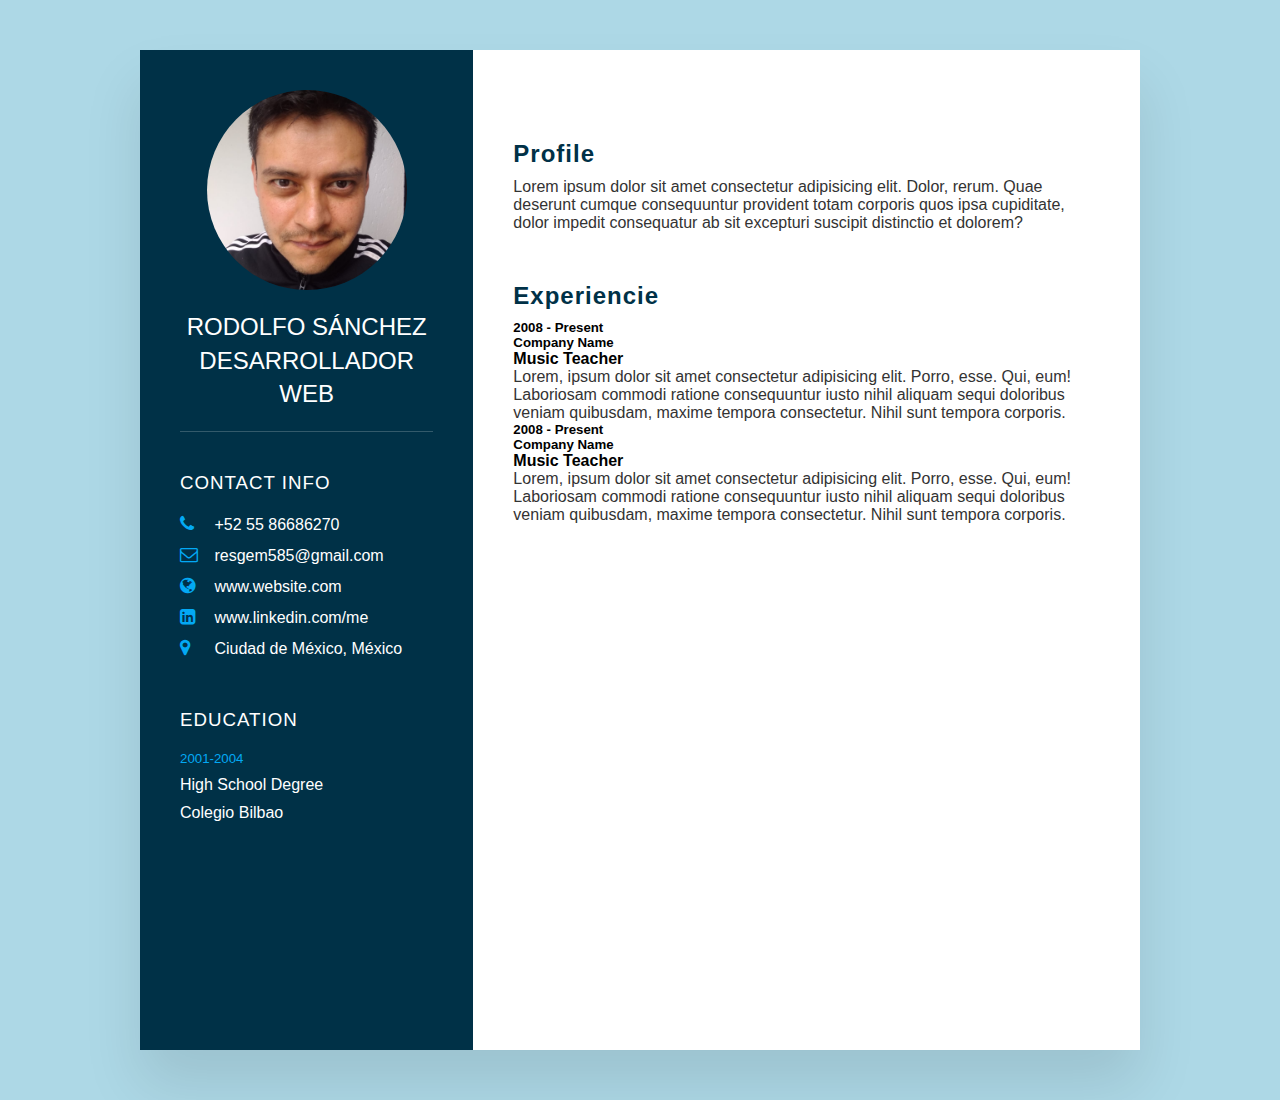
==== Intro_web/CV_Current/index.html @ 948ce5fb "first commit" ====
<!DOCTYPE html>
<html lang="es">
<head>
    <meta charset="UTF-8">
    <link rel="stylesheet" href="style.css">
    <link rel="stylesheet" href="https://cdnjs.cloudflare.com/ajax/libs/font-awesome/4.7.0/css/font-awesome.css" integrity="sha512-5A8nwdMOWrSz20fDsjczgUidUBR8liPYU+WymTZP1lmY9G6Oc7HlZv156XqnsgNUzTyMefFTcsFH/tnJE/+xBg==" crossorigin="anonymous" referrerpolicy="no-referrer" />
    <title>CV_Rodolfo</title>   
</head>
<body>
    <div class="container">
        <div class="left_side">
            <div class="profileText">
                <div class="imgBx">
                    <img src="./img/img.jpeg" width="200px" height="200px" alt="">
                </div>
                <h2>Rodolfo Sánchez<br><span>Desarrollador Web</span></h2>
            </div>
            <div class="contactInfo">
                <h3 class="title">Contact Info</h3>
                <ul>
                    <li>
                        <span class="icon"><i class="fa fa-phone" aria-hidden="true"></i></span>
                        <span class="text">+52 55 86686270</span>
                    </li> 
                    <li>
                        <span class="icon"><i class="fa fa-envelope-o" aria-hidden="true"></i></span>
                        <span class="text">resgem585@gmail.com</span>
                    </li> 
                    <li>
                        <span class="icon"><i class="fa fa-globe" aria-hidden="true"></i></span>
                        <span class="text">www.website.com</span>
                    </li>  <li>
                        <span class="icon"><i class="fa fa-linkedin-square" aria-hidden="true"></i></span>
                        <span class="text">www.linkedin.com/me</span>
                    </li> 
                    <li>
                        <span class="icon"><i class="fa fa-map-marker" aria-hidden="true"></i></span>
                        <span class="text">Ciudad de México, México</span>
                    </li> 
                </ul>
            </div>

            <div class="contactInfo education">
                <h3 class="title">Education</h3>
                <ul>
                    <li>
                        <h5>2001-2004</h5>
                        <h4>High School Degree</h4>
                        <h4>Colegio Bilbao</h4>
                    
                    </li> 
                </ul>
            </div>
        </div>
            
        <div class="right_side">
            <div class="about">
                <h2 class="title2">Profile</h2>
                <p>Lorem ipsum dolor sit amet consectetur adipisicing elit. Dolor, rerum. Quae deserunt cumque consequuntur provident totam corporis quos ipsa cupiditate, dolor impedit consequatur ab sit excepturi suscipit distinctio et dolorem?</p>
            </div>
            <div class="about">
                <h2 class="title2">Experiencie</h2>
                <div class="box">
                    <div class="year_company">
                        <h5>2008 - Present</h5>
                        <h5>Company Name</h5>
                        </div>
                    <div class="text">
                        <h4>Music Teacher</h4>
                        <p>Lorem, ipsum dolor sit amet consectetur adipisicing elit. Porro, esse. Qui, eum! Laboriosam commodi ratione consequuntur iusto nihil aliquam sequi doloribus veniam quibusdam, maxime tempora consectetur. Nihil sunt tempora corporis.</p>
                    </div>
                </div>

                <div class="box">
                    <div class="year_company">
                        <h5>2008 - Present</h5>
                        <h5>Company Name</h5>
                        </div>
                    <div class="text">
                        <h4>Music Teacher</h4>
                        <p>Lorem, ipsum dolor sit amet consectetur adipisicing elit. Porro, esse. Qui, eum! Laboriosam commodi ratione consequuntur iusto nihil aliquam sequi doloribus veniam quibusdam, maxime tempora consectetur. Nihil sunt tempora corporis.</p>
                    </div>
                </div>
                
            </div>

        </div>
    </div>
</body>
</html>
---- Intro_web/CV_Current/style.css ----
* { 
    margin: 0;
    padding: 0;
    box-sizing: border-box;
    font-family: Verdana, Geneva, Tahoma, sans-serif;


}
body {
    background-color: lightblue;
    display: flex;
    justify-content: center;
    align-items: center;
    min-height: 100vh;   
    
}

.container {
    position: relative;
    width: 100%;
    max-width: 1000px;
    min-height: 1000px;
    background-color: #fff;
    margin: 50px;
    display: grid;
    grid-template-columns: 1fr 2fr;
    box-shadow: 0 35px 55px rgba(0,0,0,0.1);
}

.container .left_side {

    position: relative;
    background-color: #003147;
    padding: 40px;
}

.container .right_side {
    position: relative;
    background-color: #fff;
    padding: 40px;

}

.profileText {
    position: relative;
    display: flex;
    flex-direction: column;
    align-items: center;
    padding-bottom: 20px;
    border-bottom: 1px solid rgba(255,255,255,0.2);

}

.profileText .imgBx {
    position: relative;
    width: 200px;
    height: 200px;
    border-radius: 50%;
    overflow: hidden;
}
.profileText .imgBx img {
    position: absolute;
    top: 0;
    left: 0;
    width: 100%;
    height: 100%;
    object-fit: cover;

}

.profileText h2 {
    color: #fff;
    font-size: 1.5em;
    margin-top: 20px;
    text-transform: uppercase;
    text-align: center;
    font-weight: 500;
    line-height: 1.4em;

}

.contactInfo {

    padding-top: 40px;
}

.title {
    color: #fff;
    text-transform: uppercase;
    font-weight: 400;
    letter-spacing: 1px;
    margin-bottom: 20px;
}

.contactInfo ul {
    position: relative;
   
}

.contactInfo ul li {
    position: relative;
    list-style: none;
    margin: 10px 0;
    cursor: pointer;
}

.contactInfo ul li .icon {
    display: inline-block;
    width: 30px;
    font-size: 18px;
    color: #03a9f4;
}

.contactInfo ul li span {
    color: #fff;
    font-weight: 200;
}

.contactInfo.education {
    margin-bottom: 10px;
}

.contactInfo.education h5 {
    color: #03a9f4;
    font-weight: 500;

}

.contactInfo.education h4:nth-child(2) {
    color: #fff;
    font-weight: 500;
    padding-top: 10px;
}

.contactInfo.education h4 {
    color: #fff;
    font-weight: 100;
    padding-top: 10px;
}

.container .right_side {
    position: relative;
    background-color: #fff;
    padding: 40px;
}

.about {
    margin-top: 50px;
}

.about :last-child {
    margin-top: 0;
}

.title2 {
    color: #003147;
    letter-spacing: 1px;
    margin-bottom: 10px;
}

p {
    color: #333;
}
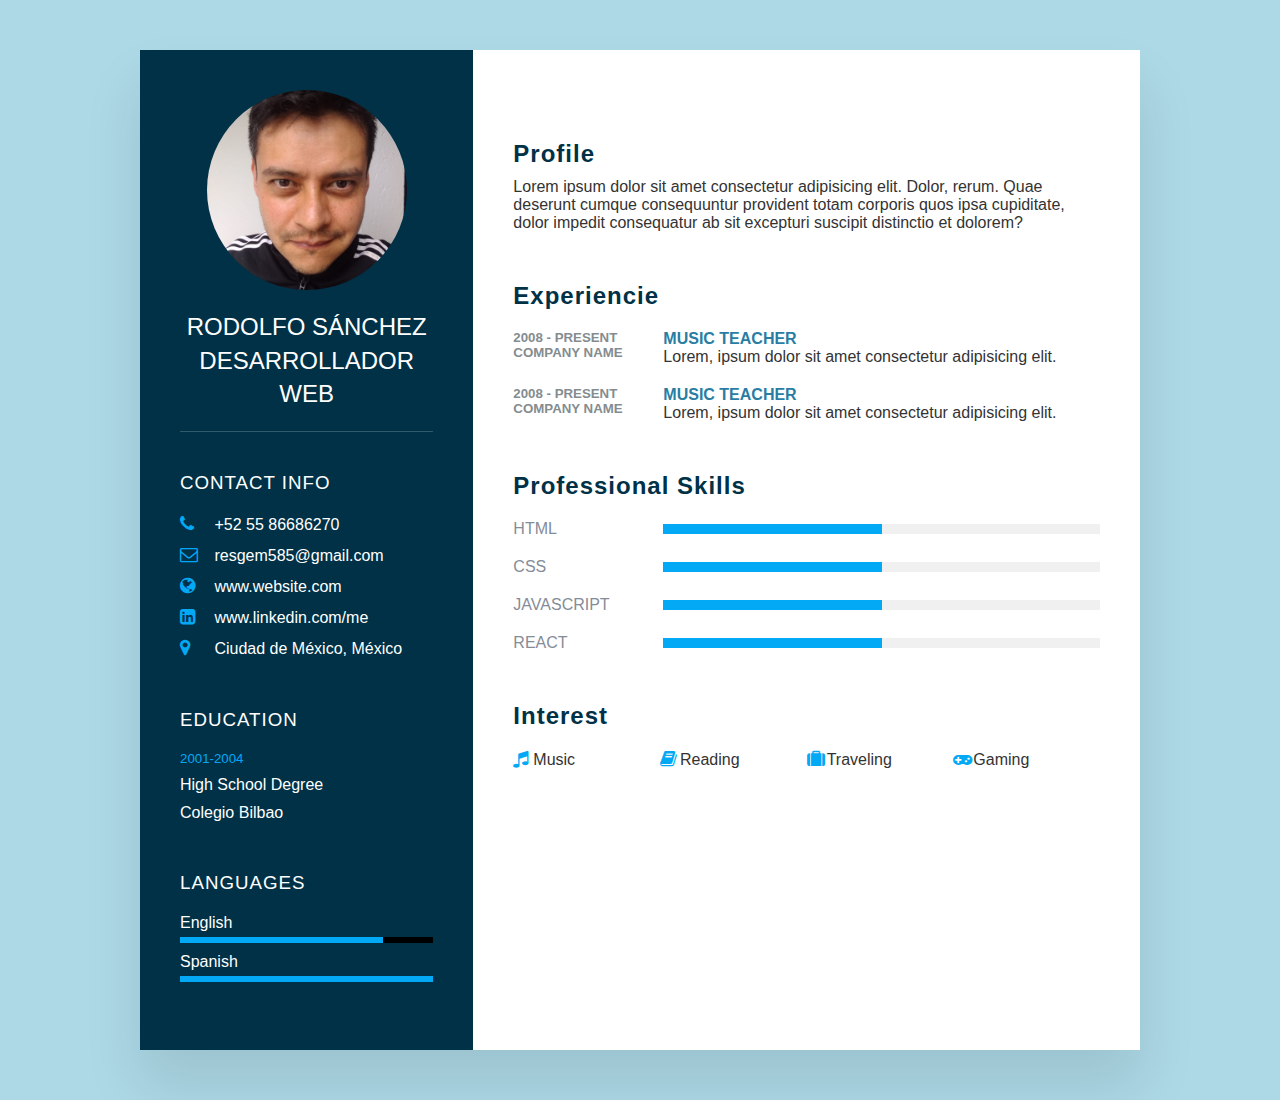
==== commit 15273d7c: "ultimos cambios 29 de mayo" ====
--- a/Intro_web/CV_Current/index.html
+++ b/Intro_web/CV_Current/index.html
@@ -4,7 +4,7 @@
     <meta charset="UTF-8">
     <link rel="stylesheet" href="style.css">
     <link rel="stylesheet" href="https://cdnjs.cloudflare.com/ajax/libs/font-awesome/4.7.0/css/font-awesome.css" integrity="sha512-5A8nwdMOWrSz20fDsjczgUidUBR8liPYU+WymTZP1lmY9G6Oc7HlZv156XqnsgNUzTyMefFTcsFH/tnJE/+xBg==" crossorigin="anonymous" referrerpolicy="no-referrer" />
-    <title>CV_Rodolfo</title>   
+    <title>Mi CV</title>   
 </head>
 <body>
     <div class="container">
@@ -51,6 +51,26 @@
                     </li> 
                 </ul>
             </div>
+            <div class="contactInfo language">
+                <h3 class="title">Languages</h3>
+                <ul>
+                    <li>
+                        <span class="text">English</span>
+                        <span class="percent">
+                            <div style="width: 80%"></div>
+                        </span>
+                            
+                    
+                    </li> 
+                    <li>
+                        <span class="text">Spanish</span>
+                        <span class="percent">
+                            <div style="width: 100%"></div>
+                        </span>
+                            
+                    </li> 
+                </ul>
+            </div>
         </div>
             
         <div class="right_side">
@@ -67,7 +87,7 @@
                         </div>
                     <div class="text">
                         <h4>Music Teacher</h4>
-                        <p>Lorem, ipsum dolor sit amet consectetur adipisicing elit. Porro, esse. Qui, eum! Laboriosam commodi ratione consequuntur iusto nihil aliquam sequi doloribus veniam quibusdam, maxime tempora consectetur. Nihil sunt tempora corporis.</p>
+                        <p>Lorem, ipsum dolor sit amet consectetur adipisicing elit.</p>
                     </div>
                 </div>
 
@@ -78,12 +98,48 @@
                         </div>
                     <div class="text">
                         <h4>Music Teacher</h4>
-                        <p>Lorem, ipsum dolor sit amet consectetur adipisicing elit. Porro, esse. Qui, eum! Laboriosam commodi ratione consequuntur iusto nihil aliquam sequi doloribus veniam quibusdam, maxime tempora consectetur. Nihil sunt tempora corporis.</p>
+                        <p>Lorem, ipsum dolor sit amet consectetur adipisicing elit.</p>
                     </div>
                 </div>
                 
             </div>
-
+            <div class="about skills">
+                <h2 class="title2">Professional Skills</h2>
+                <div class="box">
+                    <h4>Html</h4>
+                    <div class="percent">
+                        <div style="width: 50%"></div>
+                    </div>
+                </div>
+                <div class="box">
+                    <h4>Css</h4>
+                    <div class="percent">
+                        <div style="width: 50%"></div>
+                    </div>
+                </div>
+                <div class="box">
+                    <h4>Javascript</h4>
+                    <div class="percent">
+                        <div style="width: 50%"></div>
+                    </div>
+                </div>
+                <div class="box">
+                    <h4>React</h4>
+                    <div class="percent">
+                        <div style="width: 50%"></div>
+                    </div>
+                </div>
+            </div>
+            
+            <div class="about interest">
+                <h2 class="title2">Interest</h2>
+            <ul>
+                <li><i class="fa fa-music" aria-hidden="true"></i>Music</li>
+                <li><i class="fa fa-book" aria-hidden="true"></i>Reading</li>
+                <li><i class="fa fa-suitcase" aria-hidden="true"></i>Traveling</li>
+                <li><i class="fa fa-gamepad" aria-hidden="true"></i>Gaming</li>
+            </ul>    
+            </div>
         </div>
     </div>
 </body>
--- a/Intro_web/CV_Current/style.css
+++ b/Intro_web/CV_Current/style.css
@@ -138,6 +138,23 @@
     padding-top: 10px;
 }
 
+.contactInfo.language .percent{
+    position: relative;
+    width: 100%;
+    height: 6px;
+    background-color:black;
+    display: block;
+    margin-top: 5px;
+}
+
+.contactInfo.language .percent div {
+    position: absolute;
+    top: 0;
+    left: 0;
+    height: 100%;
+    background-color: #03a9f4;
+}
+
 .container .right_side {
     position: relative;
     background-color: #fff;
@@ -149,7 +166,7 @@
 }
 
 .about :last-child {
-    margin-top: 0;
+    margin-top: 5;
 }
 
 .title2 {
@@ -160,4 +177,110 @@
 
 p {
     color: #333;
-}+}
+
+.about .box {
+    display: flex;
+    flex-direction: row;
+    margin: 20px 0;
+}
+
+.about .box .year_company {
+    min-width: 150px;
+}
+
+.about .box .year_company h5 {
+    text-transform: uppercase;
+    color: #848c90;
+    font-weight: 600;
+}
+
+.about .box .text h4 {
+    text-transform: uppercase;
+    color: #2a7da2;
+    font-size: 16px;
+}
+
+.skills .box {
+    position: relative;
+    width: 100%;
+    display: grid;
+    grid-template-columns: 150px 1fr;
+    justify-content: center;
+    align-items: center;
+}
+
+.skills .box h4 {
+    text-transform: uppercase;
+    color: #848c99;
+    font-weight: 500;
+
+}
+
+.skills .box .percent {
+    position: relative;
+    width: 100%;
+    height: 10px;
+    background-color: #f0f0f0;
+}
+
+.skills .box .percent div {
+    position: absolute;
+    top: 0;
+    left: 0;
+    height: 100%;
+    background-color: #03a9f4;
+     
+}
+
+.interest ul {
+    display: grid;
+    grid-template-columns: repeat(4,1fr);
+}
+
+.interest ul li {
+    list-style: none;
+    color: #333;
+    font-weight: 500;
+    margin: 10px 0;
+
+}
+
+.interest ul li .fa {
+    color:#03a9f4;
+    font-size: 18px;
+    width: 20px;
+
+}
+
+@media (max-width: 1000px)
+{
+    .container 
+    {
+        margin: 10px;
+        grid-template-columns: repeat(1,1fr);
+    }
+    .interest ul 
+    {
+        grid-template-columns: repeat(2,1fr);
+    }
+}
+
+@media (max-width: 600px)
+{ 
+    .about .box {
+        flex-direction: column;
+    }
+    .about .year_company {
+        
+        margin-bottom: 5px;
+    }
+    .interest ul 
+    {
+        grid-template-columns: repeat(1,1fr);
+    }
+    .skills .box
+    {
+        grid-template-columns: repeat(1,1fr);
+    }
+}
